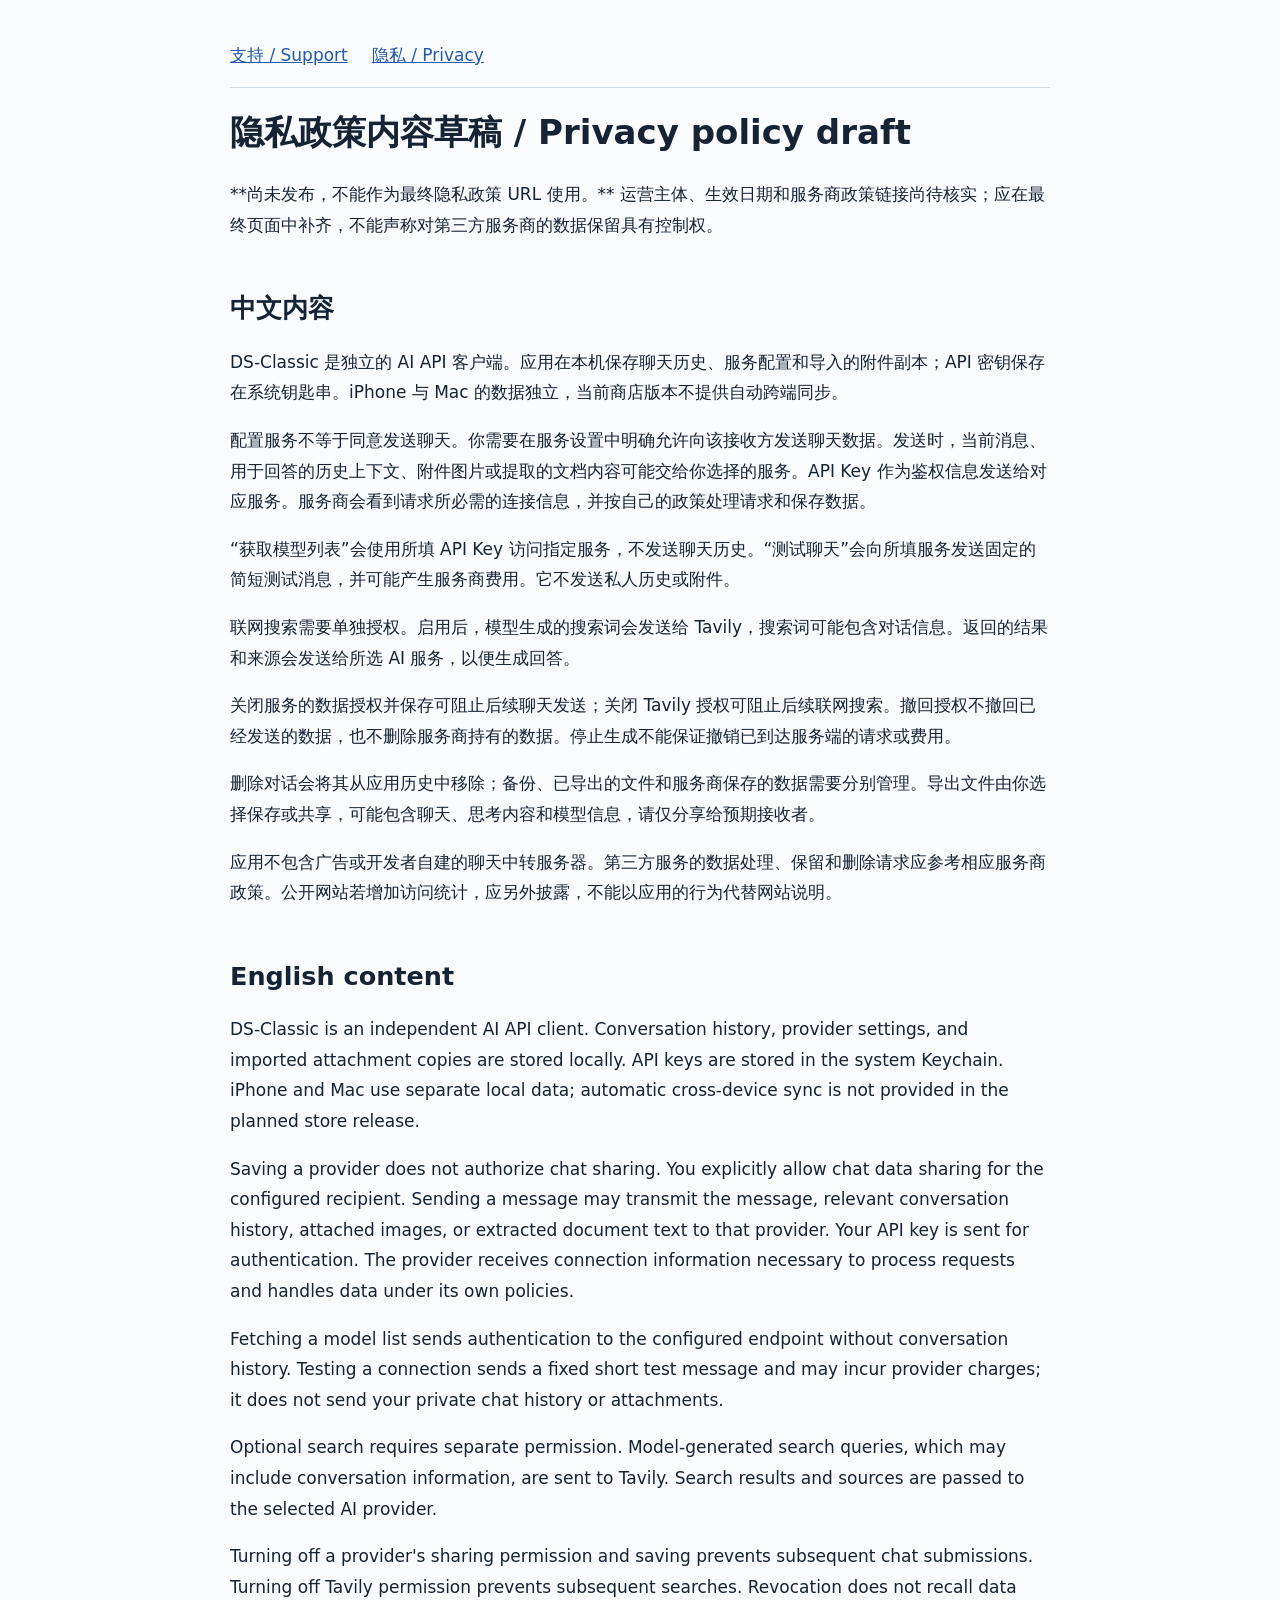
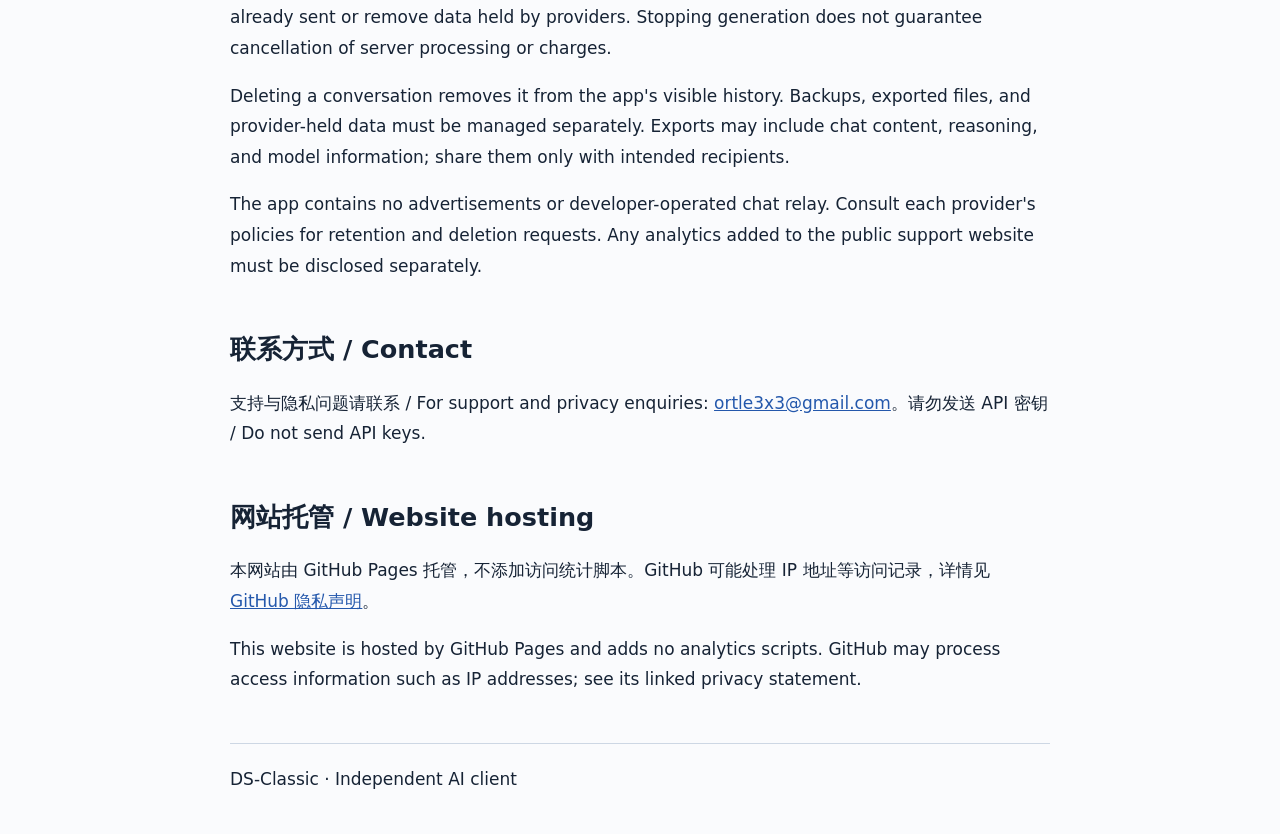
==== privacy.html @ 8526ced0 "Add bilingual support pages and draft privacy policy" ====
<!doctype html>
<html lang="zh-CN"><head><meta charset="utf-8"><meta name="viewport" content="width=device-width,initial-scale=1"><title>DS-Classic · Privacy</title><link rel="stylesheet" href="style.css"></head><body><nav><a href="index.html">支持 / Support</a><a href="privacy.html">隐私 / Privacy</a></nav><main><h1>隐私政策内容草稿 / Privacy policy draft</h1><p>**尚未发布，不能作为最终隐私政策 URL 使用。** 运营主体、生效日期和服务商政策链接尚待核实；应在最终页面中补齐，不能声称对第三方服务商的数据保留具有控制权。</p><h2>中文内容</h2><p>DS-Classic 是独立的 AI API 客户端。应用在本机保存聊天历史、服务配置和导入的附件副本；API 密钥保存在系统钥匙串。iPhone 与 Mac 的数据独立，当前商店版本不提供自动跨端同步。</p><p>配置服务不等于同意发送聊天。你需要在服务设置中明确允许向该接收方发送聊天数据。发送时，当前消息、用于回答的历史上下文、附件图片或提取的文档内容可能交给你选择的服务。API Key 作为鉴权信息发送给对应服务。服务商会看到请求所必需的连接信息，并按自己的政策处理请求和保存数据。</p><p>“获取模型列表”会使用所填 API Key 访问指定服务，不发送聊天历史。“测试聊天”会向所填服务发送固定的简短测试消息，并可能产生服务商费用。它不发送私人历史或附件。</p><p>联网搜索需要单独授权。启用后，模型生成的搜索词会发送给 Tavily，搜索词可能包含对话信息。返回的结果和来源会发送给所选 AI 服务，以便生成回答。</p><p>关闭服务的数据授权并保存可阻止后续聊天发送；关闭 Tavily 授权可阻止后续联网搜索。撤回授权不撤回已经发送的数据，也不删除服务商持有的数据。停止生成不能保证撤销已到达服务端的请求或费用。</p><p>删除对话会将其从应用历史中移除；备份、已导出的文件和服务商保存的数据需要分别管理。导出文件由你选择保存或共享，可能包含聊天、思考内容和模型信息，请仅分享给预期接收者。</p><p>应用不包含广告或开发者自建的聊天中转服务器。第三方服务的数据处理、保留和删除请求应参考相应服务商政策。公开网站若增加访问统计，应另外披露，不能以应用的行为代替网站说明。</p><h2>English content</h2><p>DS-Classic is an independent AI API client. Conversation history, provider settings, and imported attachment copies are stored locally. API keys are stored in the system Keychain. iPhone and Mac use separate local data; automatic cross-device sync is not provided in the planned store release.</p><p>Saving a provider does not authorize chat sharing. You explicitly allow chat data sharing for the configured recipient. Sending a message may transmit the message, relevant conversation history, attached images, or extracted document text to that provider. Your API key is sent for authentication. The provider receives connection information necessary to process requests and handles data under its own policies.</p><p>Fetching a model list sends authentication to the configured endpoint without conversation history. Testing a connection sends a fixed short test message and may incur provider charges; it does not send your private chat history or attachments.</p><p>Optional search requires separate permission. Model-generated search queries, which may include conversation information, are sent to Tavily. Search results and sources are passed to the selected AI provider.</p><p>Turning off a provider&#x27;s sharing permission and saving prevents subsequent chat submissions. Turning off Tavily permission prevents subsequent searches. Revocation does not recall data already sent or remove data held by providers. Stopping generation does not guarantee cancellation of server processing or charges.</p><p>Deleting a conversation removes it from the app&#x27;s visible history. Backups, exported files, and provider-held data must be managed separately. Exports may include chat content, reasoning, and model information; share them only with intended recipients.</p><p>The app contains no advertisements or developer-operated chat relay. Consult each provider&#x27;s policies for retention and deletion requests. Any analytics added to the public support website must be disclosed separately.</p><h2>联系方式 / Contact</h2><p>支持与隐私问题请联系 / For support and privacy enquiries: <a href="mailto:ortle3x3@gmail.com">ortle3x3@gmail.com</a>。请勿发送 API 密钥 / Do not send API keys.</p><h2>网站托管 / Website hosting</h2><p>本网站由 GitHub Pages 托管，不添加访问统计脚本。GitHub 可能处理 IP 地址等访问记录，详情见 <a href="https://docs.github.com/en/site-policy/privacy-policies/github-general-privacy-statement">GitHub 隐私声明</a>。</p><p>This website is hosted by GitHub Pages and adds no analytics scripts. GitHub may process access information such as IP addresses; see its linked privacy statement.</p></main><footer>DS-Classic · Independent AI client</footer></body></html>
---- style.css ----
body{font:17px/1.8 system-ui,sans-serif;max-width:820px;margin:auto;padding:40px 24px;color:#162335;background:#fafbfd}nav{display:flex;gap:24px;border-bottom:1px solid #cdd7e4;padding-bottom:16px}a{color:#2458ac}h1,h2{line-height:1.35}h2{margin-top:2em}footer{margin-top:48px;border-top:1px solid #cdd7e4;padding-top:20px}p{overflow-wrap:anywhere}
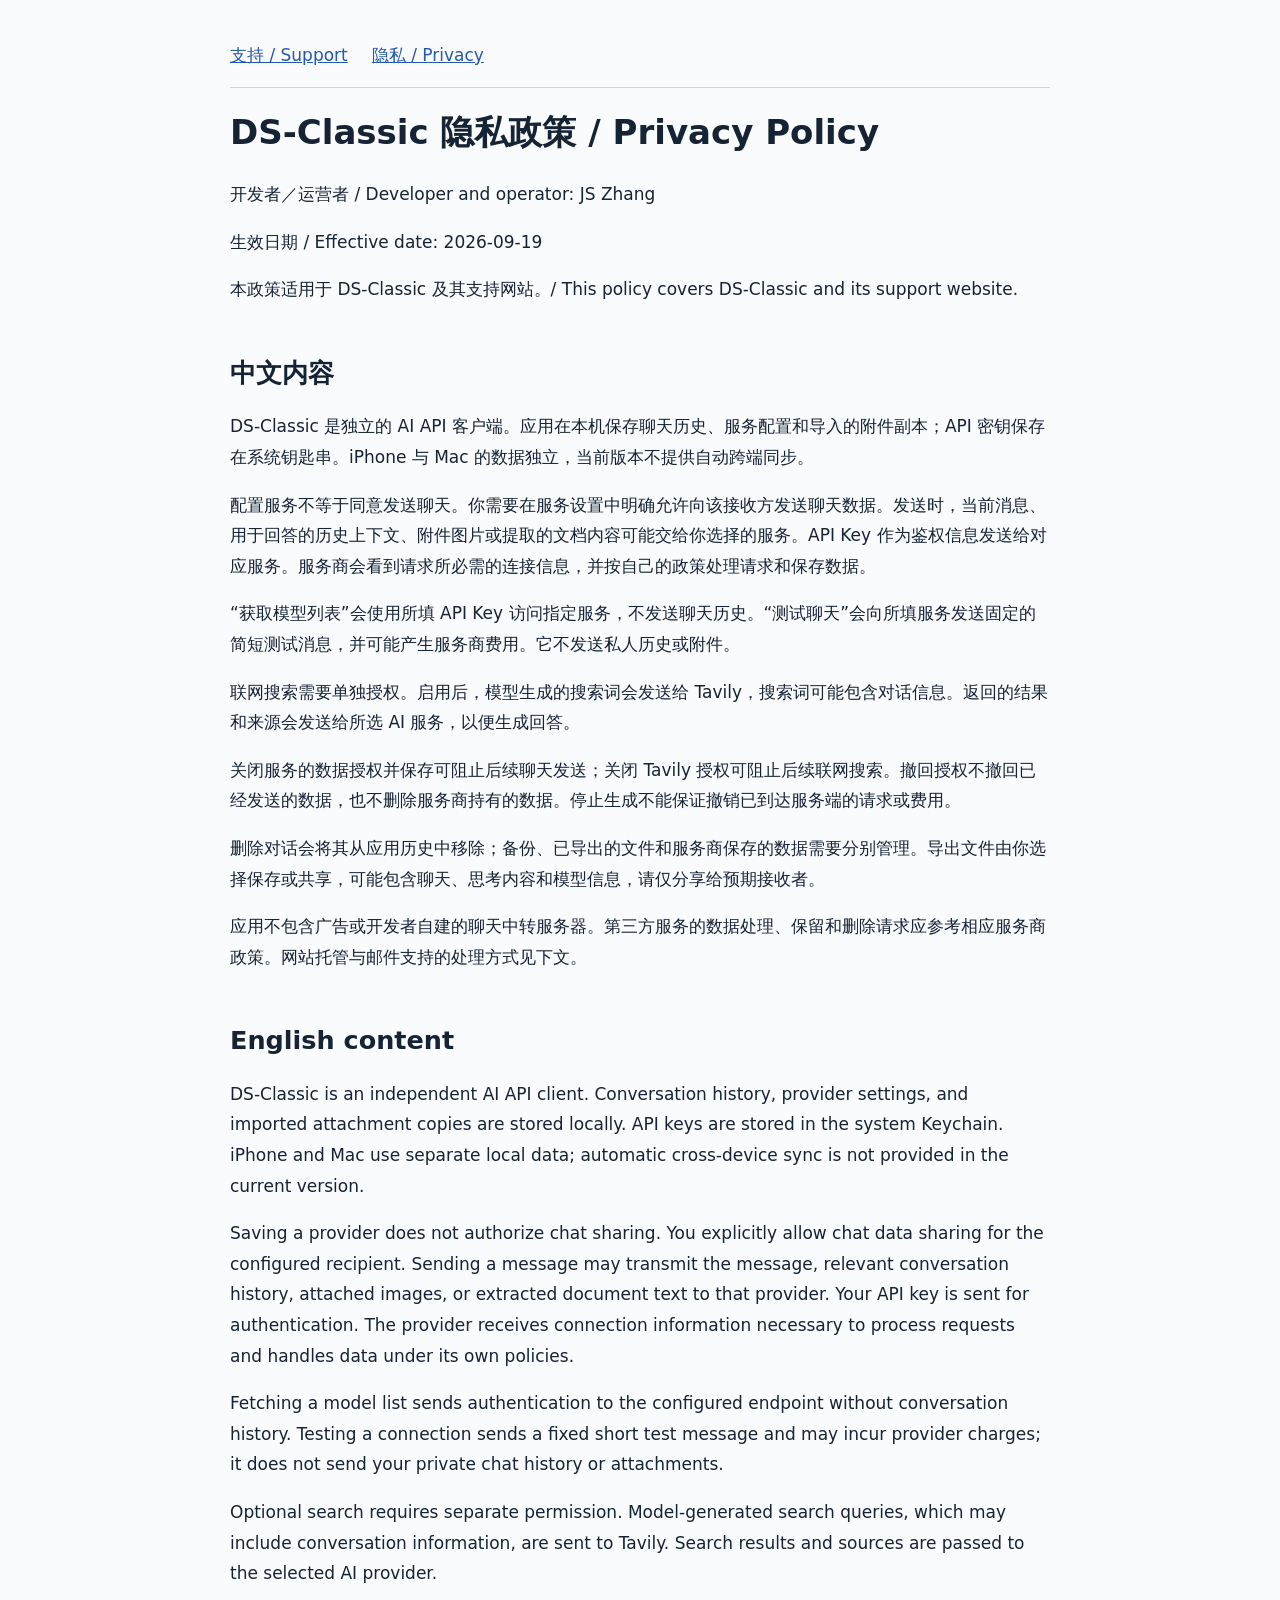
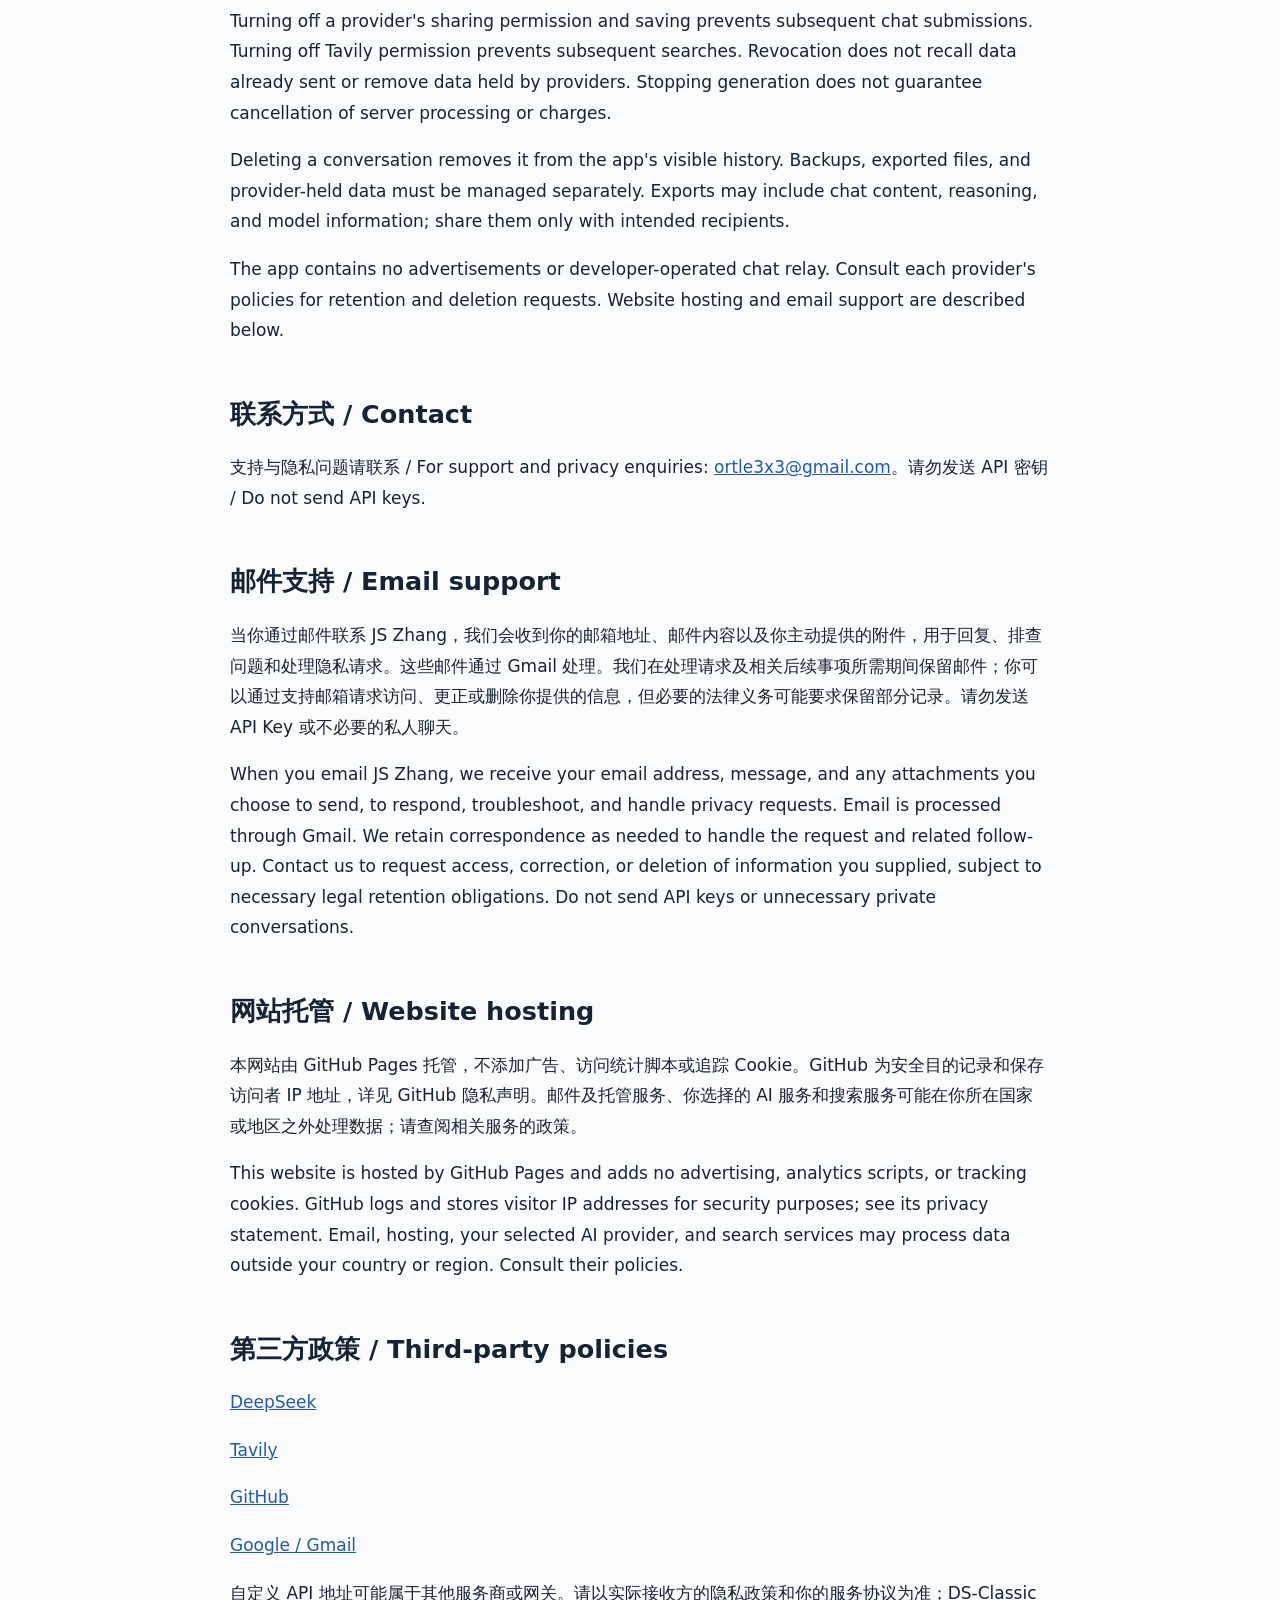
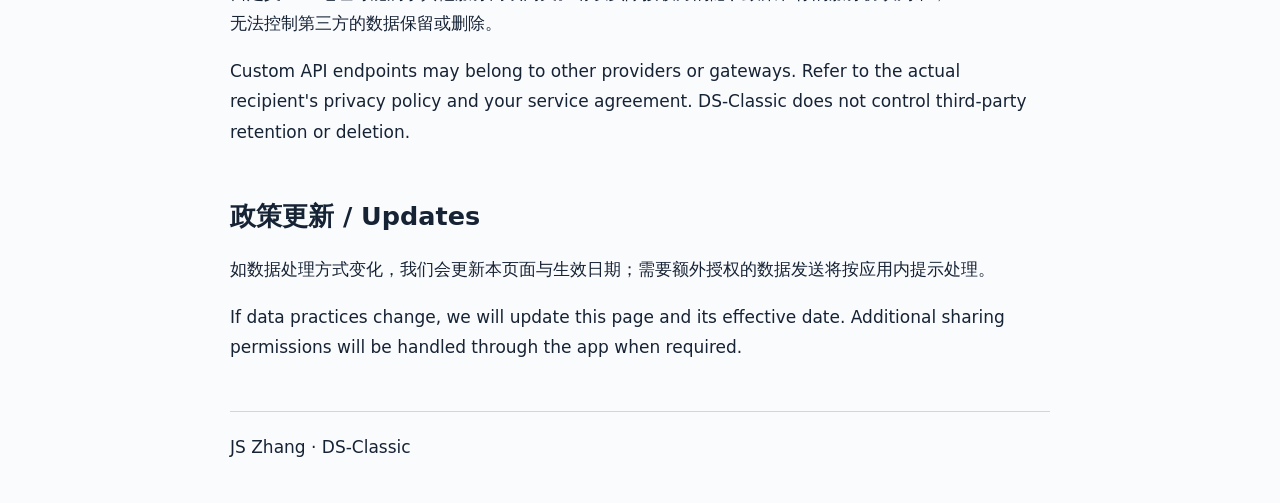
==== commit c60669c2: "Publish privacy policy with operator and service disclosures" ====
--- a/privacy.html
+++ b/privacy.html
@@ -1,2 +1,2 @@
 <!doctype html>
-<html lang="zh-CN"><head><meta charset="utf-8"><meta name="viewport" content="width=device-width,initial-scale=1"><title>DS-Classic · Privacy</title><link rel="stylesheet" href="style.css"></head><body><nav><a href="index.html">支持 / Support</a><a href="privacy.html">隐私 / Privacy</a></nav><main><h1>隐私政策内容草稿 / Privacy policy draft</h1><p>**尚未发布，不能作为最终隐私政策 URL 使用。** 运营主体、生效日期和服务商政策链接尚待核实；应在最终页面中补齐，不能声称对第三方服务商的数据保留具有控制权。</p><h2>中文内容</h2><p>DS-Classic 是独立的 AI API 客户端。应用在本机保存聊天历史、服务配置和导入的附件副本；API 密钥保存在系统钥匙串。iPhone 与 Mac 的数据独立，当前商店版本不提供自动跨端同步。</p><p>配置服务不等于同意发送聊天。你需要在服务设置中明确允许向该接收方发送聊天数据。发送时，当前消息、用于回答的历史上下文、附件图片或提取的文档内容可能交给你选择的服务。API Key 作为鉴权信息发送给对应服务。服务商会看到请求所必需的连接信息，并按自己的政策处理请求和保存数据。</p><p>“获取模型列表”会使用所填 API Key 访问指定服务，不发送聊天历史。“测试聊天”会向所填服务发送固定的简短测试消息，并可能产生服务商费用。它不发送私人历史或附件。</p><p>联网搜索需要单独授权。启用后，模型生成的搜索词会发送给 Tavily，搜索词可能包含对话信息。返回的结果和来源会发送给所选 AI 服务，以便生成回答。</p><p>关闭服务的数据授权并保存可阻止后续聊天发送；关闭 Tavily 授权可阻止后续联网搜索。撤回授权不撤回已经发送的数据，也不删除服务商持有的数据。停止生成不能保证撤销已到达服务端的请求或费用。</p><p>删除对话会将其从应用历史中移除；备份、已导出的文件和服务商保存的数据需要分别管理。导出文件由你选择保存或共享，可能包含聊天、思考内容和模型信息，请仅分享给预期接收者。</p><p>应用不包含广告或开发者自建的聊天中转服务器。第三方服务的数据处理、保留和删除请求应参考相应服务商政策。公开网站若增加访问统计，应另外披露，不能以应用的行为代替网站说明。</p><h2>English content</h2><p>DS-Classic is an independent AI API client. Conversation history, provider settings, and imported attachment copies are stored locally. API keys are stored in the system Keychain. iPhone and Mac use separate local data; automatic cross-device sync is not provided in the planned store release.</p><p>Saving a provider does not authorize chat sharing. You explicitly allow chat data sharing for the configured recipient. Sending a message may transmit the message, relevant conversation history, attached images, or extracted document text to that provider. Your API key is sent for authentication. The provider receives connection information necessary to process requests and handles data under its own policies.</p><p>Fetching a model list sends authentication to the configured endpoint without conversation history. Testing a connection sends a fixed short test message and may incur provider charges; it does not send your private chat history or attachments.</p><p>Optional search requires separate permission. Model-generated search queries, which may include conversation information, are sent to Tavily. Search results and sources are passed to the selected AI provider.</p><p>Turning off a provider&#x27;s sharing permission and saving prevents subsequent chat submissions. Turning off Tavily permission prevents subsequent searches. Revocation does not recall data already sent or remove data held by providers. Stopping generation does not guarantee cancellation of server processing or charges.</p><p>Deleting a conversation removes it from the app&#x27;s visible history. Backups, exported files, and provider-held data must be managed separately. Exports may include chat content, reasoning, and model information; share them only with intended recipients.</p><p>The app contains no advertisements or developer-operated chat relay. Consult each provider&#x27;s policies for retention and deletion requests. Any analytics added to the public support website must be disclosed separately.</p><h2>联系方式 / Contact</h2><p>支持与隐私问题请联系 / For support and privacy enquiries: <a href="mailto:ortle3x3@gmail.com">ortle3x3@gmail.com</a>。请勿发送 API 密钥 / Do not send API keys.</p><h2>网站托管 / Website hosting</h2><p>本网站由 GitHub Pages 托管，不添加访问统计脚本。GitHub 可能处理 IP 地址等访问记录，详情见 <a href="https://docs.github.com/en/site-policy/privacy-policies/github-general-privacy-statement">GitHub 隐私声明</a>。</p><p>This website is hosted by GitHub Pages and adds no analytics scripts. GitHub may process access information such as IP addresses; see its linked privacy statement.</p></main><footer>DS-Classic · Independent AI client</footer></body></html>
+<html lang="zh-CN"><head><meta charset="utf-8"><meta name="viewport" content="width=device-width,initial-scale=1"><title>DS-Classic · Privacy</title><link rel="stylesheet" href="style.css"></head><body><nav><a href="index.html">支持 / Support</a><a href="privacy.html">隐私 / Privacy</a></nav><main><h1>DS-Classic 隐私政策 / Privacy Policy</h1><p>开发者／运营者 / Developer and operator: JS Zhang</p><p>生效日期 / Effective date: 2026-09-19</p><p>本政策适用于 DS-Classic 及其支持网站。/ This policy covers DS-Classic and its support website.</p><h2>中文内容</h2><p>DS-Classic 是独立的 AI API 客户端。应用在本机保存聊天历史、服务配置和导入的附件副本；API 密钥保存在系统钥匙串。iPhone 与 Mac 的数据独立，当前版本不提供自动跨端同步。</p><p>配置服务不等于同意发送聊天。你需要在服务设置中明确允许向该接收方发送聊天数据。发送时，当前消息、用于回答的历史上下文、附件图片或提取的文档内容可能交给你选择的服务。API Key 作为鉴权信息发送给对应服务。服务商会看到请求所必需的连接信息，并按自己的政策处理请求和保存数据。</p><p>“获取模型列表”会使用所填 API Key 访问指定服务，不发送聊天历史。“测试聊天”会向所填服务发送固定的简短测试消息，并可能产生服务商费用。它不发送私人历史或附件。</p><p>联网搜索需要单独授权。启用后，模型生成的搜索词会发送给 Tavily，搜索词可能包含对话信息。返回的结果和来源会发送给所选 AI 服务，以便生成回答。</p><p>关闭服务的数据授权并保存可阻止后续聊天发送；关闭 Tavily 授权可阻止后续联网搜索。撤回授权不撤回已经发送的数据，也不删除服务商持有的数据。停止生成不能保证撤销已到达服务端的请求或费用。</p><p>删除对话会将其从应用历史中移除；备份、已导出的文件和服务商保存的数据需要分别管理。导出文件由你选择保存或共享，可能包含聊天、思考内容和模型信息，请仅分享给预期接收者。</p><p>应用不包含广告或开发者自建的聊天中转服务器。第三方服务的数据处理、保留和删除请求应参考相应服务商政策。网站托管与邮件支持的处理方式见下文。</p><h2>English content</h2><p>DS-Classic is an independent AI API client. Conversation history, provider settings, and imported attachment copies are stored locally. API keys are stored in the system Keychain. iPhone and Mac use separate local data; automatic cross-device sync is not provided in the current version.</p><p>Saving a provider does not authorize chat sharing. You explicitly allow chat data sharing for the configured recipient. Sending a message may transmit the message, relevant conversation history, attached images, or extracted document text to that provider. Your API key is sent for authentication. The provider receives connection information necessary to process requests and handles data under its own policies.</p><p>Fetching a model list sends authentication to the configured endpoint without conversation history. Testing a connection sends a fixed short test message and may incur provider charges; it does not send your private chat history or attachments.</p><p>Optional search requires separate permission. Model-generated search queries, which may include conversation information, are sent to Tavily. Search results and sources are passed to the selected AI provider.</p><p>Turning off a provider&#x27;s sharing permission and saving prevents subsequent chat submissions. Turning off Tavily permission prevents subsequent searches. Revocation does not recall data already sent or remove data held by providers. Stopping generation does not guarantee cancellation of server processing or charges.</p><p>Deleting a conversation removes it from the app&#x27;s visible history. Backups, exported files, and provider-held data must be managed separately. Exports may include chat content, reasoning, and model information; share them only with intended recipients.</p><p>The app contains no advertisements or developer-operated chat relay. Consult each provider&#x27;s policies for retention and deletion requests. Website hosting and email support are described below.</p><h2>联系方式 / Contact</h2><p>支持与隐私问题请联系 / For support and privacy enquiries: <a href="mailto:ortle3x3@gmail.com">ortle3x3@gmail.com</a>。请勿发送 API 密钥 / Do not send API keys.</p><h2>邮件支持 / Email support</h2><p>当你通过邮件联系 JS Zhang，我们会收到你的邮箱地址、邮件内容以及你主动提供的附件，用于回复、排查问题和处理隐私请求。这些邮件通过 Gmail 处理。我们在处理请求及相关后续事项所需期间保留邮件；你可以通过支持邮箱请求访问、更正或删除你提供的信息，但必要的法律义务可能要求保留部分记录。请勿发送 API Key 或不必要的私人聊天。</p><p>When you email JS Zhang, we receive your email address, message, and any attachments you choose to send, to respond, troubleshoot, and handle privacy requests. Email is processed through Gmail. We retain correspondence as needed to handle the request and related follow-up. Contact us to request access, correction, or deletion of information you supplied, subject to necessary legal retention obligations. Do not send API keys or unnecessary private conversations.</p><h2>网站托管 / Website hosting</h2><p>本网站由 GitHub Pages 托管，不添加广告、访问统计脚本或追踪 Cookie。GitHub 为安全目的记录和保存访问者 IP 地址，详见 GitHub 隐私声明。邮件及托管服务、你选择的 AI 服务和搜索服务可能在你所在国家或地区之外处理数据；请查阅相关服务的政策。</p><p>This website is hosted by GitHub Pages and adds no advertising, analytics scripts, or tracking cookies. GitHub logs and stores visitor IP addresses for security purposes; see its privacy statement. Email, hosting, your selected AI provider, and search services may process data outside your country or region. Consult their policies.</p><h2>第三方政策 / Third-party policies</h2><p><a href="https://cdn.deepseek.com/policies/en-US/deepseek-privacy-policy.html">DeepSeek</a></p><p><a href="https://www.tavily.com/privacy">Tavily</a></p><p><a href="https://docs.github.com/en/site-policy/privacy-policies/github-general-privacy-statement">GitHub</a></p><p><a href="https://policies.google.com/privacy">Google / Gmail</a></p><p>自定义 API 地址可能属于其他服务商或网关。请以实际接收方的隐私政策和你的服务协议为准；DS-Classic 无法控制第三方的数据保留或删除。</p><p>Custom API endpoints may belong to other providers or gateways. Refer to the actual recipient&#x27;s privacy policy and your service agreement. DS-Classic does not control third-party retention or deletion.</p><h2>政策更新 / Updates</h2><p>如数据处理方式变化，我们会更新本页面与生效日期；需要额外授权的数据发送将按应用内提示处理。</p><p>If data practices change, we will update this page and its effective date. Additional sharing permissions will be handled through the app when required.</p></main><footer>JS Zhang · DS-Classic</footer></body></html>
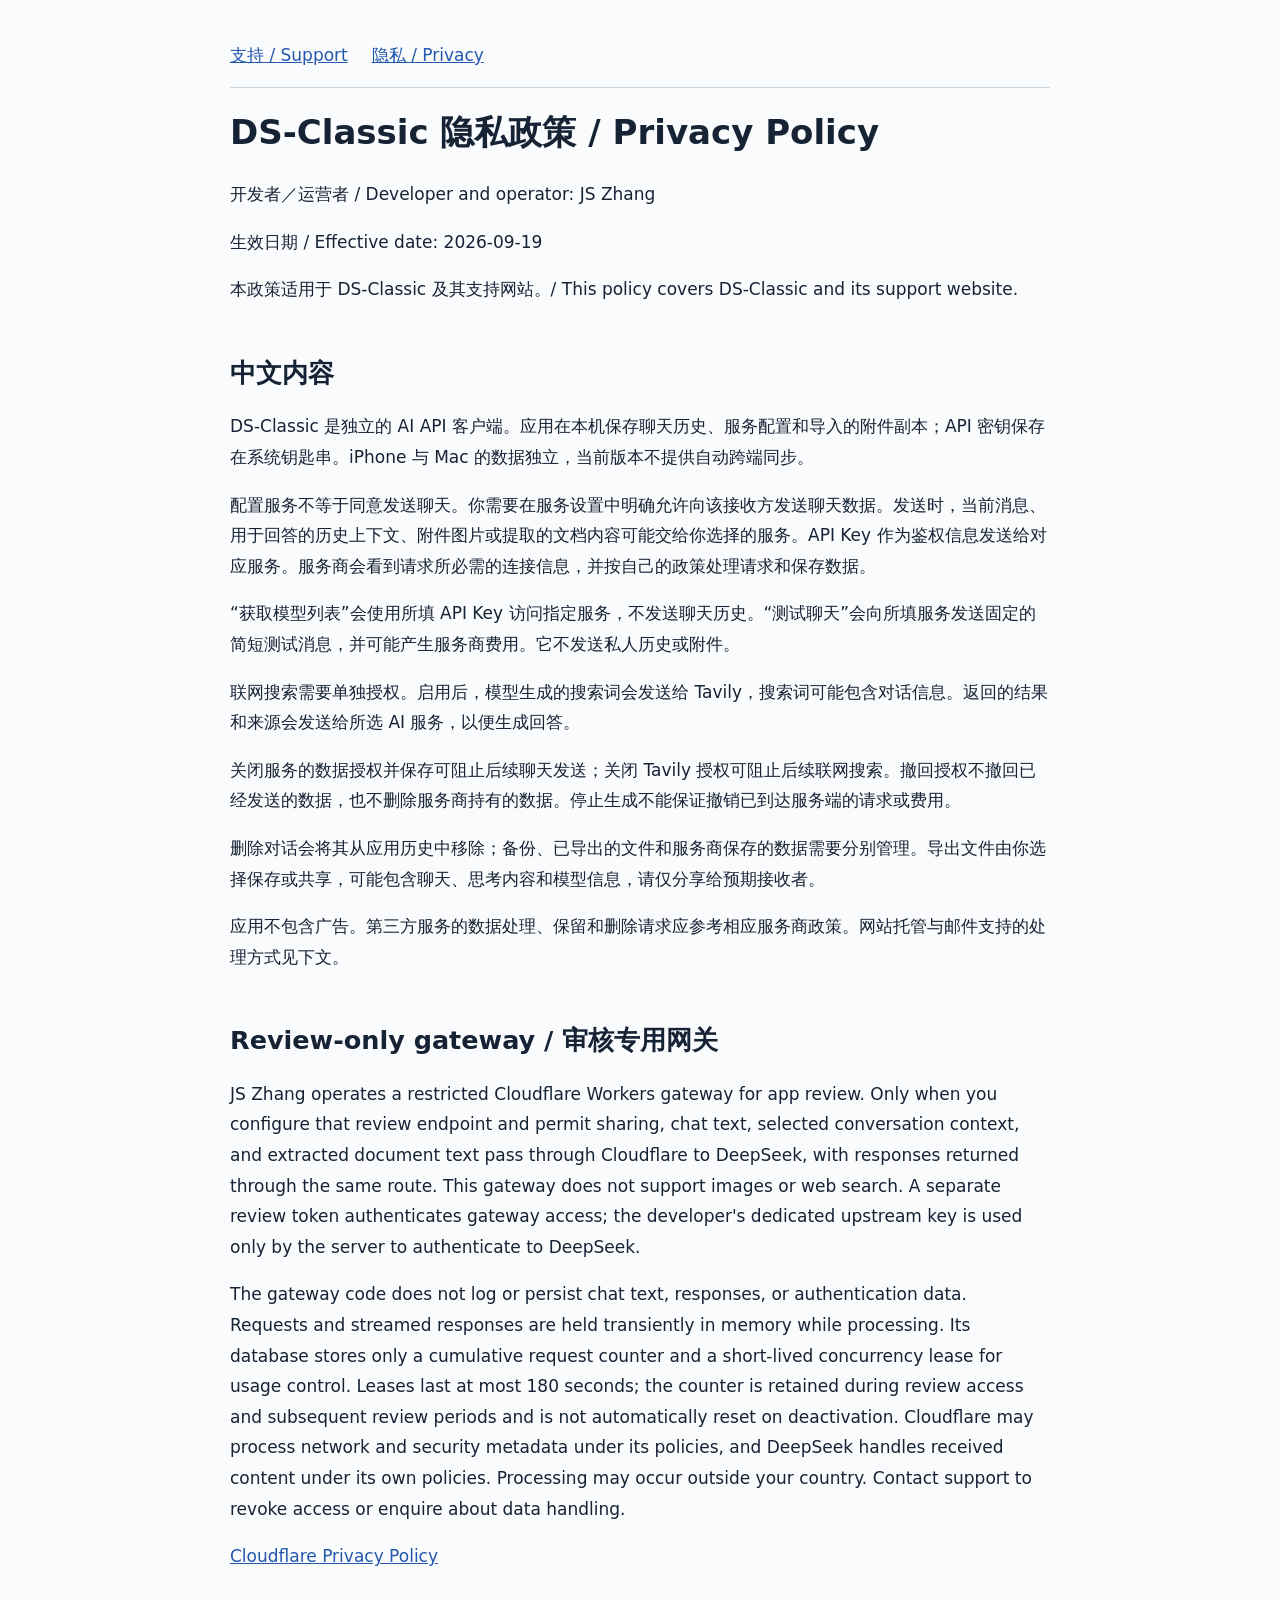
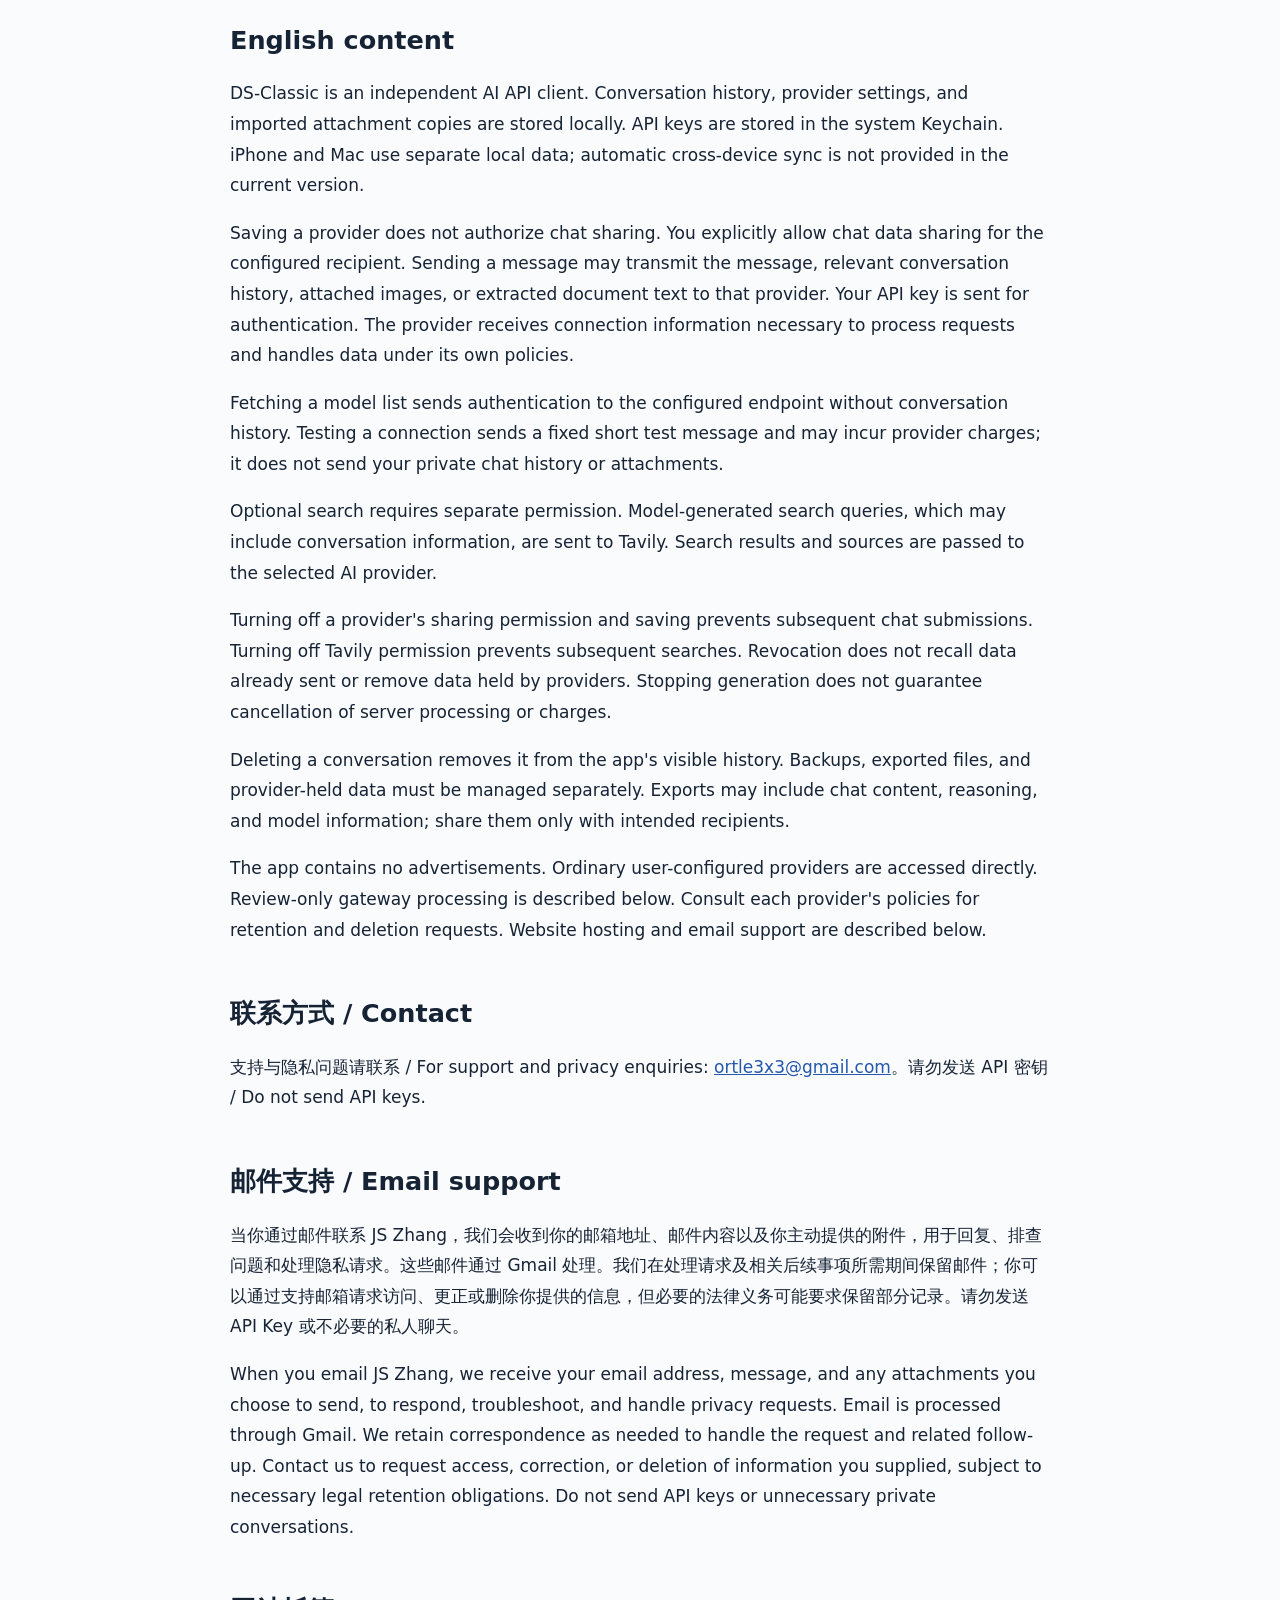
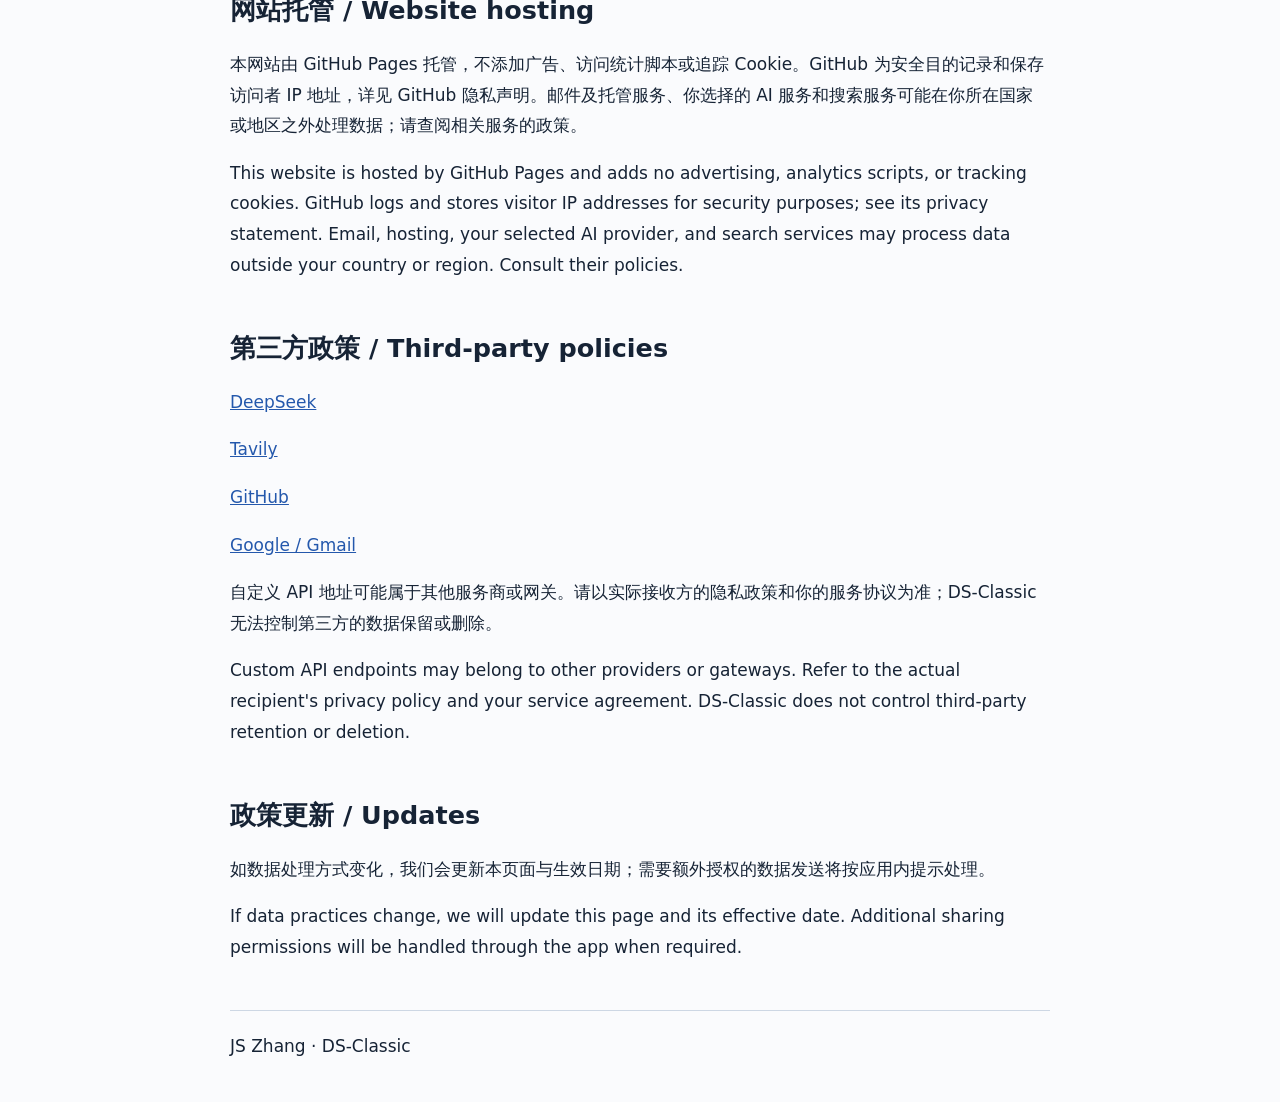
==== commit 447aa001: "Disclose review-only Cloudflare gateway data handling" ====
--- a/privacy.html
+++ b/privacy.html
@@ -1,2 +1,2 @@
 <!doctype html>
-<html lang="zh-CN"><head><meta charset="utf-8"><meta name="viewport" content="width=device-width,initial-scale=1"><title>DS-Classic · Privacy</title><link rel="stylesheet" href="style.css"></head><body><nav><a href="index.html">支持 / Support</a><a href="privacy.html">隐私 / Privacy</a></nav><main><h1>DS-Classic 隐私政策 / Privacy Policy</h1><p>开发者／运营者 / Developer and operator: JS Zhang</p><p>生效日期 / Effective date: 2026-09-19</p><p>本政策适用于 DS-Classic 及其支持网站。/ This policy covers DS-Classic and its support website.</p><h2>中文内容</h2><p>DS-Classic 是独立的 AI API 客户端。应用在本机保存聊天历史、服务配置和导入的附件副本；API 密钥保存在系统钥匙串。iPhone 与 Mac 的数据独立，当前版本不提供自动跨端同步。</p><p>配置服务不等于同意发送聊天。你需要在服务设置中明确允许向该接收方发送聊天数据。发送时，当前消息、用于回答的历史上下文、附件图片或提取的文档内容可能交给你选择的服务。API Key 作为鉴权信息发送给对应服务。服务商会看到请求所必需的连接信息，并按自己的政策处理请求和保存数据。</p><p>“获取模型列表”会使用所填 API Key 访问指定服务，不发送聊天历史。“测试聊天”会向所填服务发送固定的简短测试消息，并可能产生服务商费用。它不发送私人历史或附件。</p><p>联网搜索需要单独授权。启用后，模型生成的搜索词会发送给 Tavily，搜索词可能包含对话信息。返回的结果和来源会发送给所选 AI 服务，以便生成回答。</p><p>关闭服务的数据授权并保存可阻止后续聊天发送；关闭 Tavily 授权可阻止后续联网搜索。撤回授权不撤回已经发送的数据，也不删除服务商持有的数据。停止生成不能保证撤销已到达服务端的请求或费用。</p><p>删除对话会将其从应用历史中移除；备份、已导出的文件和服务商保存的数据需要分别管理。导出文件由你选择保存或共享，可能包含聊天、思考内容和模型信息，请仅分享给预期接收者。</p><p>应用不包含广告或开发者自建的聊天中转服务器。第三方服务的数据处理、保留和删除请求应参考相应服务商政策。网站托管与邮件支持的处理方式见下文。</p><h2>English content</h2><p>DS-Classic is an independent AI API client. Conversation history, provider settings, and imported attachment copies are stored locally. API keys are stored in the system Keychain. iPhone and Mac use separate local data; automatic cross-device sync is not provided in the current version.</p><p>Saving a provider does not authorize chat sharing. You explicitly allow chat data sharing for the configured recipient. Sending a message may transmit the message, relevant conversation history, attached images, or extracted document text to that provider. Your API key is sent for authentication. The provider receives connection information necessary to process requests and handles data under its own policies.</p><p>Fetching a model list sends authentication to the configured endpoint without conversation history. Testing a connection sends a fixed short test message and may incur provider charges; it does not send your private chat history or attachments.</p><p>Optional search requires separate permission. Model-generated search queries, which may include conversation information, are sent to Tavily. Search results and sources are passed to the selected AI provider.</p><p>Turning off a provider&#x27;s sharing permission and saving prevents subsequent chat submissions. Turning off Tavily permission prevents subsequent searches. Revocation does not recall data already sent or remove data held by providers. Stopping generation does not guarantee cancellation of server processing or charges.</p><p>Deleting a conversation removes it from the app&#x27;s visible history. Backups, exported files, and provider-held data must be managed separately. Exports may include chat content, reasoning, and model information; share them only with intended recipients.</p><p>The app contains no advertisements or developer-operated chat relay. Consult each provider&#x27;s policies for retention and deletion requests. Website hosting and email support are described below.</p><h2>联系方式 / Contact</h2><p>支持与隐私问题请联系 / For support and privacy enquiries: <a href="mailto:ortle3x3@gmail.com">ortle3x3@gmail.com</a>。请勿发送 API 密钥 / Do not send API keys.</p><h2>邮件支持 / Email support</h2><p>当你通过邮件联系 JS Zhang，我们会收到你的邮箱地址、邮件内容以及你主动提供的附件，用于回复、排查问题和处理隐私请求。这些邮件通过 Gmail 处理。我们在处理请求及相关后续事项所需期间保留邮件；你可以通过支持邮箱请求访问、更正或删除你提供的信息，但必要的法律义务可能要求保留部分记录。请勿发送 API Key 或不必要的私人聊天。</p><p>When you email JS Zhang, we receive your email address, message, and any attachments you choose to send, to respond, troubleshoot, and handle privacy requests. Email is processed through Gmail. We retain correspondence as needed to handle the request and related follow-up. Contact us to request access, correction, or deletion of information you supplied, subject to necessary legal retention obligations. Do not send API keys or unnecessary private conversations.</p><h2>网站托管 / Website hosting</h2><p>本网站由 GitHub Pages 托管，不添加广告、访问统计脚本或追踪 Cookie。GitHub 为安全目的记录和保存访问者 IP 地址，详见 GitHub 隐私声明。邮件及托管服务、你选择的 AI 服务和搜索服务可能在你所在国家或地区之外处理数据；请查阅相关服务的政策。</p><p>This website is hosted by GitHub Pages and adds no advertising, analytics scripts, or tracking cookies. GitHub logs and stores visitor IP addresses for security purposes; see its privacy statement. Email, hosting, your selected AI provider, and search services may process data outside your country or region. Consult their policies.</p><h2>第三方政策 / Third-party policies</h2><p><a href="https://cdn.deepseek.com/policies/en-US/deepseek-privacy-policy.html">DeepSeek</a></p><p><a href="https://www.tavily.com/privacy">Tavily</a></p><p><a href="https://docs.github.com/en/site-policy/privacy-policies/github-general-privacy-statement">GitHub</a></p><p><a href="https://policies.google.com/privacy">Google / Gmail</a></p><p>自定义 API 地址可能属于其他服务商或网关。请以实际接收方的隐私政策和你的服务协议为准；DS-Classic 无法控制第三方的数据保留或删除。</p><p>Custom API endpoints may belong to other providers or gateways. Refer to the actual recipient&#x27;s privacy policy and your service agreement. DS-Classic does not control third-party retention or deletion.</p><h2>政策更新 / Updates</h2><p>如数据处理方式变化，我们会更新本页面与生效日期；需要额外授权的数据发送将按应用内提示处理。</p><p>If data practices change, we will update this page and its effective date. Additional sharing permissions will be handled through the app when required.</p></main><footer>JS Zhang · DS-Classic</footer></body></html>
+<html lang="zh-CN"><head><meta charset="utf-8"><meta name="viewport" content="width=device-width,initial-scale=1"><title>DS-Classic · Privacy</title><link rel="stylesheet" href="style.css"></head><body><nav><a href="index.html">支持 / Support</a><a href="privacy.html">隐私 / Privacy</a></nav><main><h1>DS-Classic 隐私政策 / Privacy Policy</h1><p>开发者／运营者 / Developer and operator: JS Zhang</p><p>生效日期 / Effective date: 2026-09-19</p><p>本政策适用于 DS-Classic 及其支持网站。/ This policy covers DS-Classic and its support website.</p><h2>中文内容</h2><p>DS-Classic 是独立的 AI API 客户端。应用在本机保存聊天历史、服务配置和导入的附件副本；API 密钥保存在系统钥匙串。iPhone 与 Mac 的数据独立，当前版本不提供自动跨端同步。</p><p>配置服务不等于同意发送聊天。你需要在服务设置中明确允许向该接收方发送聊天数据。发送时，当前消息、用于回答的历史上下文、附件图片或提取的文档内容可能交给你选择的服务。API Key 作为鉴权信息发送给对应服务。服务商会看到请求所必需的连接信息，并按自己的政策处理请求和保存数据。</p><p>“获取模型列表”会使用所填 API Key 访问指定服务，不发送聊天历史。“测试聊天”会向所填服务发送固定的简短测试消息，并可能产生服务商费用。它不发送私人历史或附件。</p><p>联网搜索需要单独授权。启用后，模型生成的搜索词会发送给 Tavily，搜索词可能包含对话信息。返回的结果和来源会发送给所选 AI 服务，以便生成回答。</p><p>关闭服务的数据授权并保存可阻止后续聊天发送；关闭 Tavily 授权可阻止后续联网搜索。撤回授权不撤回已经发送的数据，也不删除服务商持有的数据。停止生成不能保证撤销已到达服务端的请求或费用。</p><p>删除对话会将其从应用历史中移除；备份、已导出的文件和服务商保存的数据需要分别管理。导出文件由你选择保存或共享，可能包含聊天、思考内容和模型信息，请仅分享给预期接收者。</p><p>应用不包含广告。第三方服务的数据处理、保留和删除请求应参考相应服务商政策。网站托管与邮件支持的处理方式见下文。</p><h2>Review-only gateway / &#23457;&#26680;&#19987;&#29992;&#32593;&#20851;</h2><p>JS Zhang operates a restricted Cloudflare Workers gateway for app review. Only when you configure that review endpoint and permit sharing, chat text, selected conversation context, and extracted document text pass through Cloudflare to DeepSeek, with responses returned through the same route. This gateway does not support images or web search. A separate review token authenticates gateway access; the developer's dedicated upstream key is used only by the server to authenticate to DeepSeek.</p><p>The gateway code does not log or persist chat text, responses, or authentication data. Requests and streamed responses are held transiently in memory while processing. Its database stores only a cumulative request counter and a short-lived concurrency lease for usage control. Leases last at most 180 seconds; the counter is retained during review access and subsequent review periods and is not automatically reset on deactivation. Cloudflare may process network and security metadata under its policies, and DeepSeek handles received content under its own policies. Processing may occur outside your country. Contact support to revoke access or enquire about data handling.</p><p><a href="https://www.cloudflare.com/privacypolicy/">Cloudflare Privacy Policy</a></p><h2>English content</h2><p>DS-Classic is an independent AI API client. Conversation history, provider settings, and imported attachment copies are stored locally. API keys are stored in the system Keychain. iPhone and Mac use separate local data; automatic cross-device sync is not provided in the current version.</p><p>Saving a provider does not authorize chat sharing. You explicitly allow chat data sharing for the configured recipient. Sending a message may transmit the message, relevant conversation history, attached images, or extracted document text to that provider. Your API key is sent for authentication. The provider receives connection information necessary to process requests and handles data under its own policies.</p><p>Fetching a model list sends authentication to the configured endpoint without conversation history. Testing a connection sends a fixed short test message and may incur provider charges; it does not send your private chat history or attachments.</p><p>Optional search requires separate permission. Model-generated search queries, which may include conversation information, are sent to Tavily. Search results and sources are passed to the selected AI provider.</p><p>Turning off a provider&#x27;s sharing permission and saving prevents subsequent chat submissions. Turning off Tavily permission prevents subsequent searches. Revocation does not recall data already sent or remove data held by providers. Stopping generation does not guarantee cancellation of server processing or charges.</p><p>Deleting a conversation removes it from the app&#x27;s visible history. Backups, exported files, and provider-held data must be managed separately. Exports may include chat content, reasoning, and model information; share them only with intended recipients.</p><p>The app contains no advertisements. Ordinary user-configured providers are accessed directly. Review-only gateway processing is described below. Consult each provider&#x27;s policies for retention and deletion requests. Website hosting and email support are described below.</p><h2>联系方式 / Contact</h2><p>支持与隐私问题请联系 / For support and privacy enquiries: <a href="mailto:ortle3x3@gmail.com">ortle3x3@gmail.com</a>。请勿发送 API 密钥 / Do not send API keys.</p><h2>邮件支持 / Email support</h2><p>当你通过邮件联系 JS Zhang，我们会收到你的邮箱地址、邮件内容以及你主动提供的附件，用于回复、排查问题和处理隐私请求。这些邮件通过 Gmail 处理。我们在处理请求及相关后续事项所需期间保留邮件；你可以通过支持邮箱请求访问、更正或删除你提供的信息，但必要的法律义务可能要求保留部分记录。请勿发送 API Key 或不必要的私人聊天。</p><p>When you email JS Zhang, we receive your email address, message, and any attachments you choose to send, to respond, troubleshoot, and handle privacy requests. Email is processed through Gmail. We retain correspondence as needed to handle the request and related follow-up. Contact us to request access, correction, or deletion of information you supplied, subject to necessary legal retention obligations. Do not send API keys or unnecessary private conversations.</p><h2>网站托管 / Website hosting</h2><p>本网站由 GitHub Pages 托管，不添加广告、访问统计脚本或追踪 Cookie。GitHub 为安全目的记录和保存访问者 IP 地址，详见 GitHub 隐私声明。邮件及托管服务、你选择的 AI 服务和搜索服务可能在你所在国家或地区之外处理数据；请查阅相关服务的政策。</p><p>This website is hosted by GitHub Pages and adds no advertising, analytics scripts, or tracking cookies. GitHub logs and stores visitor IP addresses for security purposes; see its privacy statement. Email, hosting, your selected AI provider, and search services may process data outside your country or region. Consult their policies.</p><h2>第三方政策 / Third-party policies</h2><p><a href="https://cdn.deepseek.com/policies/en-US/deepseek-privacy-policy.html">DeepSeek</a></p><p><a href="https://www.tavily.com/privacy">Tavily</a></p><p><a href="https://docs.github.com/en/site-policy/privacy-policies/github-general-privacy-statement">GitHub</a></p><p><a href="https://policies.google.com/privacy">Google / Gmail</a></p><p>自定义 API 地址可能属于其他服务商或网关。请以实际接收方的隐私政策和你的服务协议为准；DS-Classic 无法控制第三方的数据保留或删除。</p><p>Custom API endpoints may belong to other providers or gateways. Refer to the actual recipient&#x27;s privacy policy and your service agreement. DS-Classic does not control third-party retention or deletion.</p><h2>政策更新 / Updates</h2><p>如数据处理方式变化，我们会更新本页面与生效日期；需要额外授权的数据发送将按应用内提示处理。</p><p>If data practices change, we will update this page and its effective date. Additional sharing permissions will be handled through the app when required.</p></main><footer>JS Zhang · DS-Classic</footer></body></html>
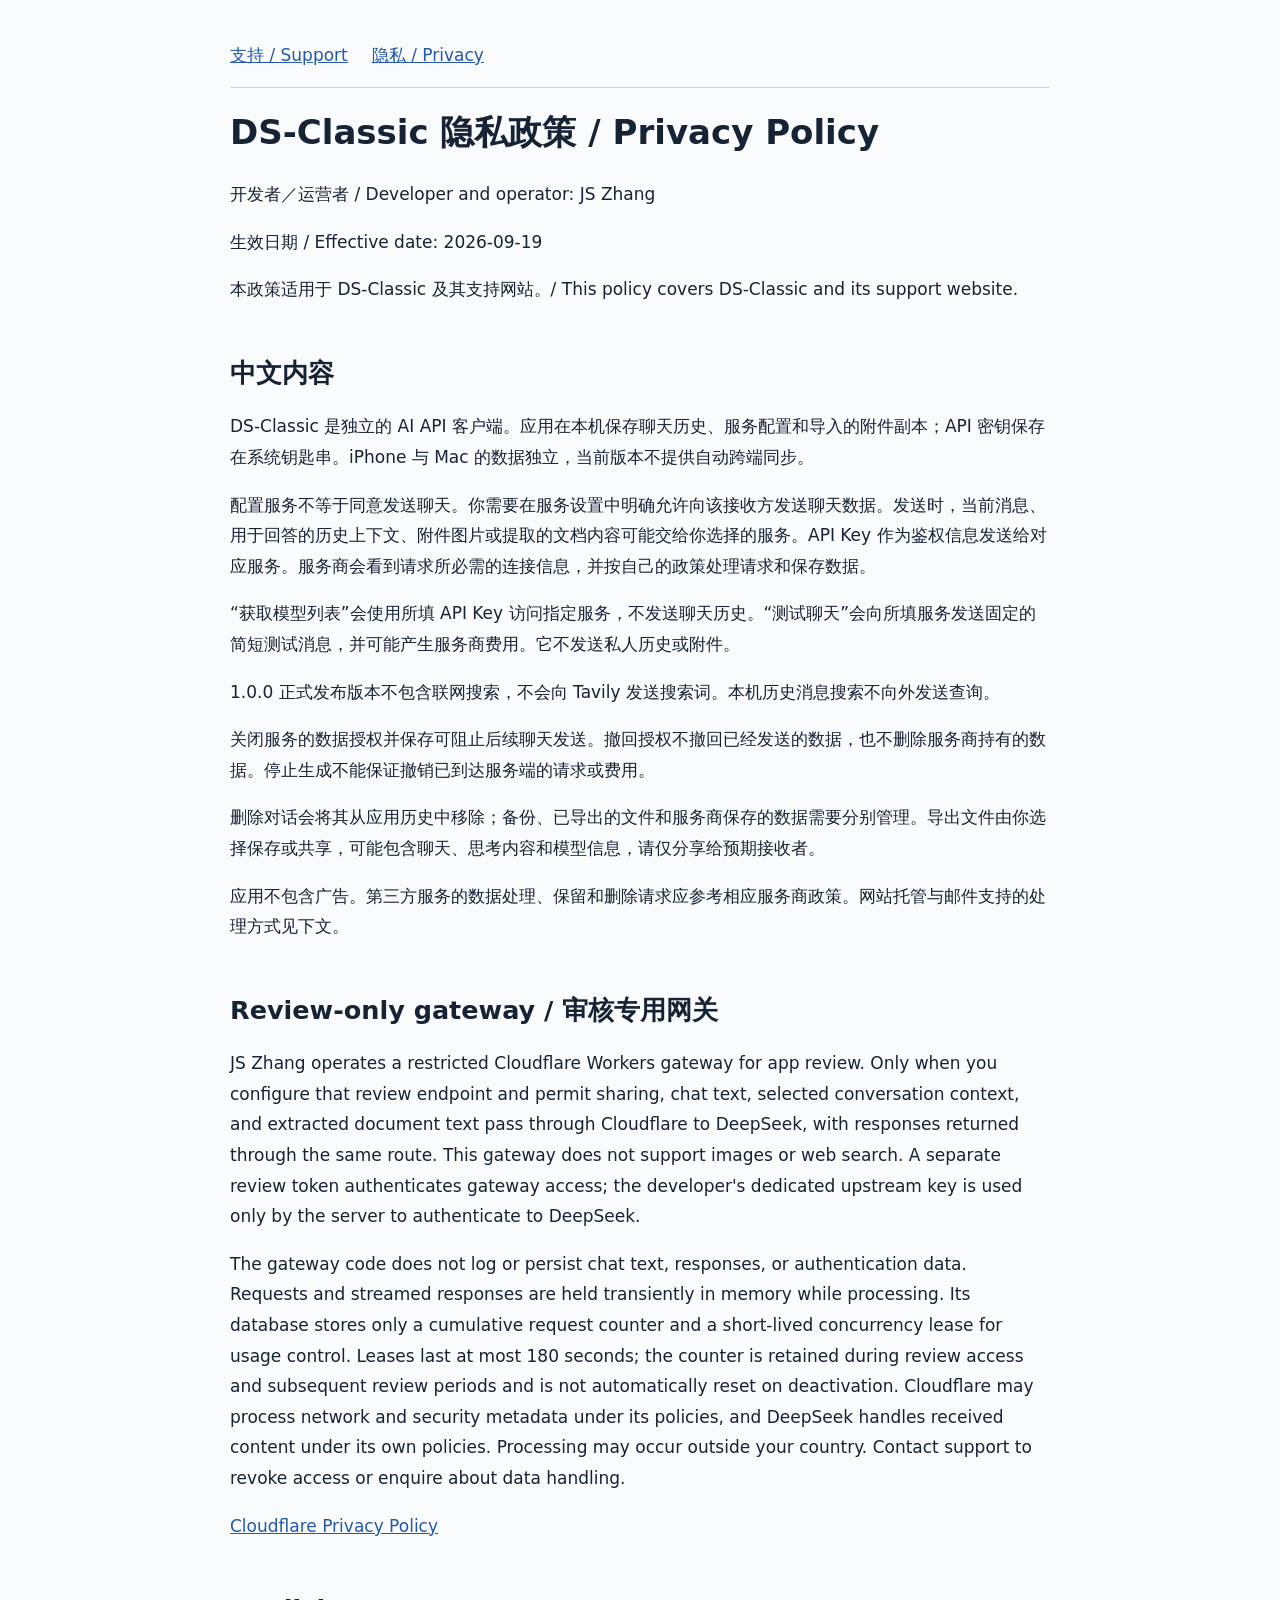
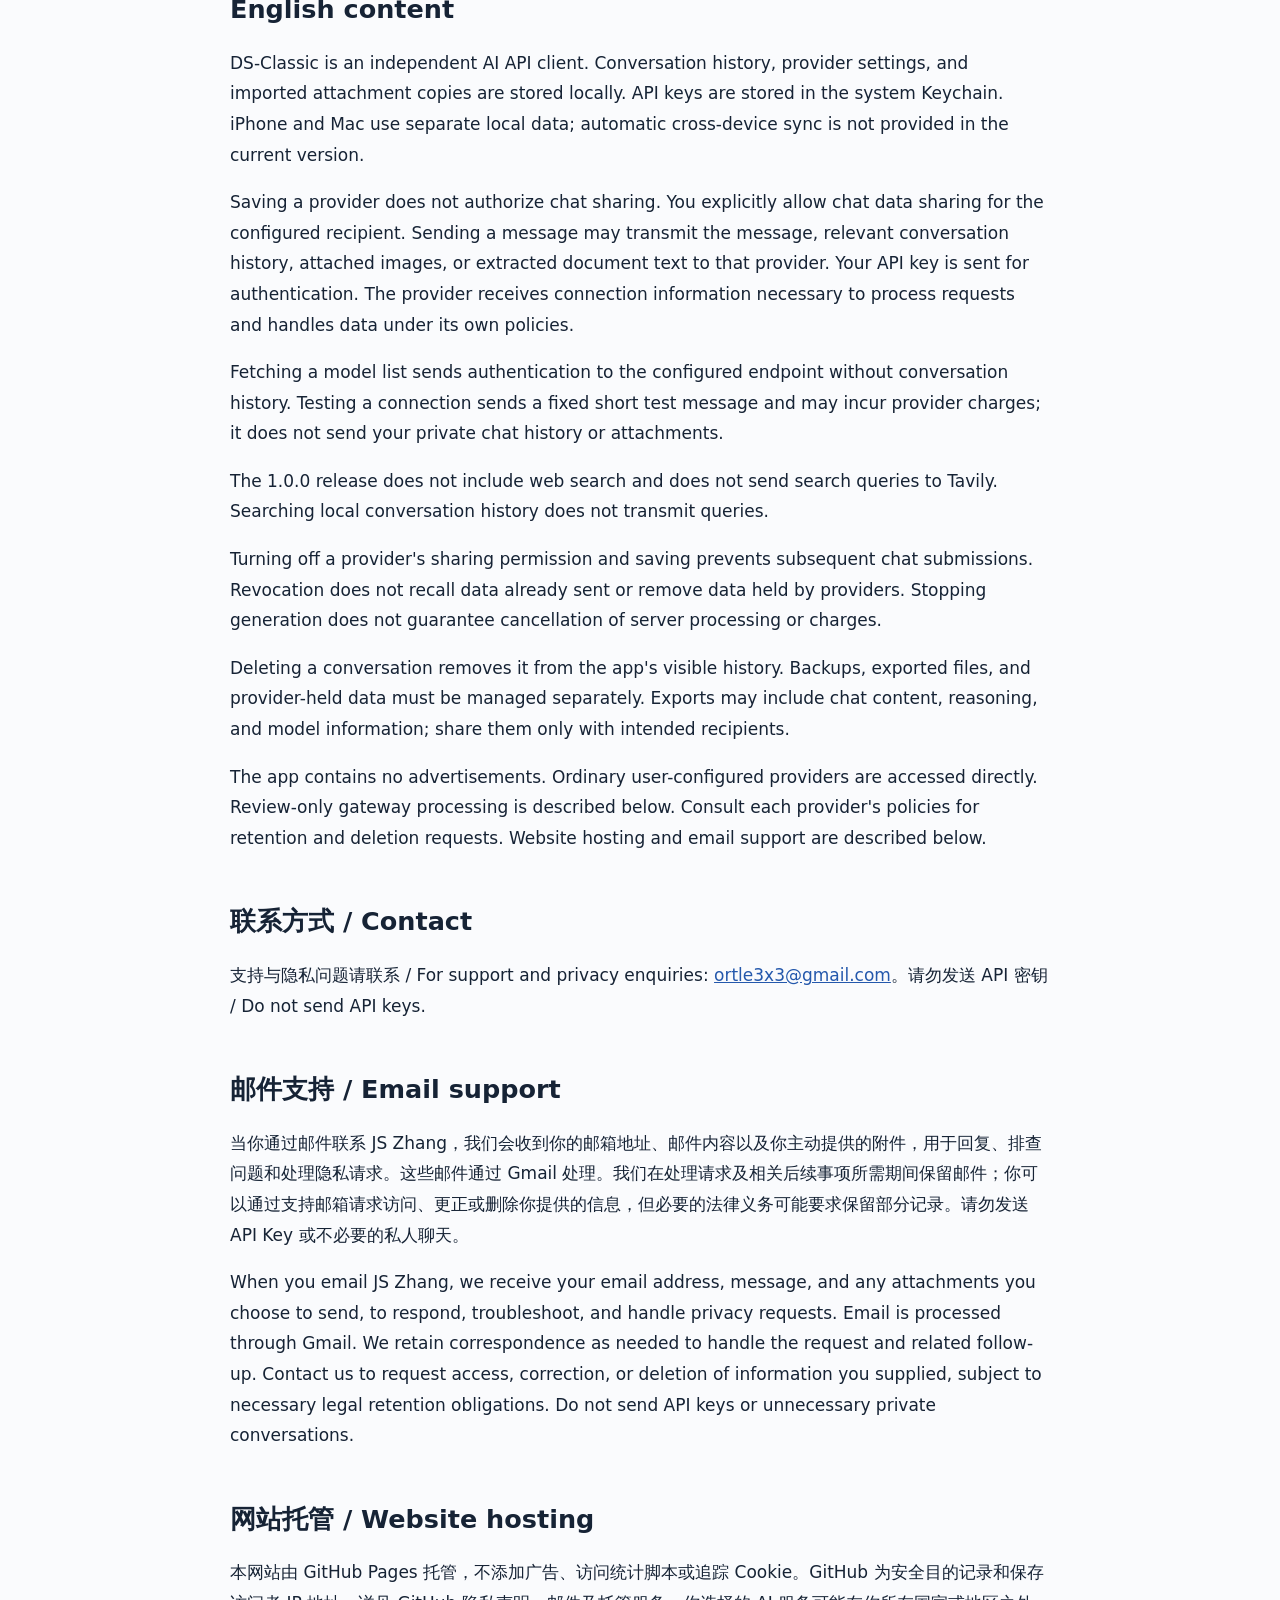
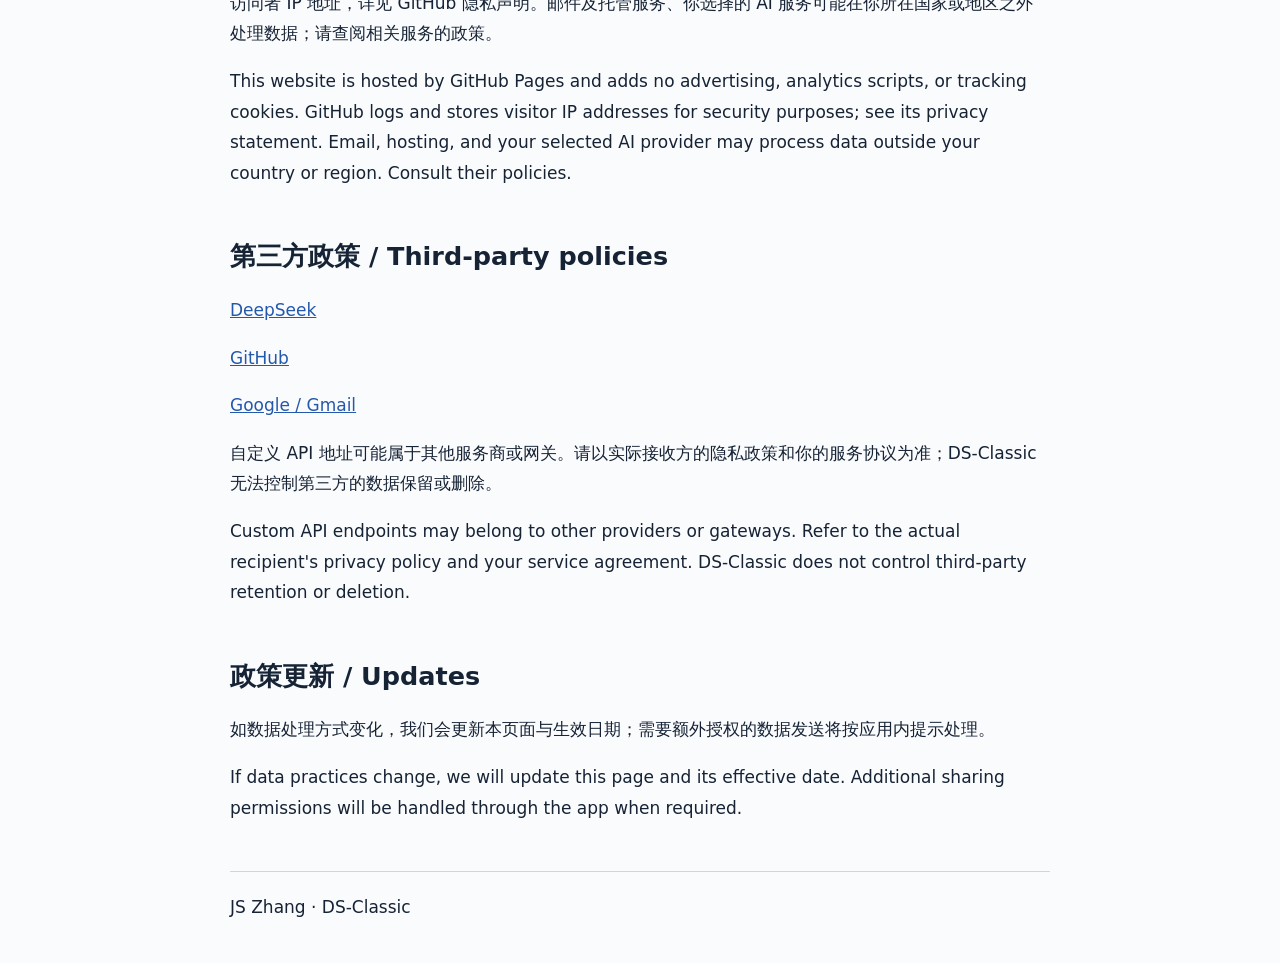
==== commit f8f65353: "Update privacy policy for release without web search" ====
--- a/privacy.html
+++ b/privacy.html
@@ -1,2 +1,2 @@
 <!doctype html>
-<html lang="zh-CN"><head><meta charset="utf-8"><meta name="viewport" content="width=device-width,initial-scale=1"><title>DS-Classic · Privacy</title><link rel="stylesheet" href="style.css"></head><body><nav><a href="index.html">支持 / Support</a><a href="privacy.html">隐私 / Privacy</a></nav><main><h1>DS-Classic 隐私政策 / Privacy Policy</h1><p>开发者／运营者 / Developer and operator: JS Zhang</p><p>生效日期 / Effective date: 2026-09-19</p><p>本政策适用于 DS-Classic 及其支持网站。/ This policy covers DS-Classic and its support website.</p><h2>中文内容</h2><p>DS-Classic 是独立的 AI API 客户端。应用在本机保存聊天历史、服务配置和导入的附件副本；API 密钥保存在系统钥匙串。iPhone 与 Mac 的数据独立，当前版本不提供自动跨端同步。</p><p>配置服务不等于同意发送聊天。你需要在服务设置中明确允许向该接收方发送聊天数据。发送时，当前消息、用于回答的历史上下文、附件图片或提取的文档内容可能交给你选择的服务。API Key 作为鉴权信息发送给对应服务。服务商会看到请求所必需的连接信息，并按自己的政策处理请求和保存数据。</p><p>“获取模型列表”会使用所填 API Key 访问指定服务，不发送聊天历史。“测试聊天”会向所填服务发送固定的简短测试消息，并可能产生服务商费用。它不发送私人历史或附件。</p><p>联网搜索需要单独授权。启用后，模型生成的搜索词会发送给 Tavily，搜索词可能包含对话信息。返回的结果和来源会发送给所选 AI 服务，以便生成回答。</p><p>关闭服务的数据授权并保存可阻止后续聊天发送；关闭 Tavily 授权可阻止后续联网搜索。撤回授权不撤回已经发送的数据，也不删除服务商持有的数据。停止生成不能保证撤销已到达服务端的请求或费用。</p><p>删除对话会将其从应用历史中移除；备份、已导出的文件和服务商保存的数据需要分别管理。导出文件由你选择保存或共享，可能包含聊天、思考内容和模型信息，请仅分享给预期接收者。</p><p>应用不包含广告。第三方服务的数据处理、保留和删除请求应参考相应服务商政策。网站托管与邮件支持的处理方式见下文。</p><h2>Review-only gateway / &#23457;&#26680;&#19987;&#29992;&#32593;&#20851;</h2><p>JS Zhang operates a restricted Cloudflare Workers gateway for app review. Only when you configure that review endpoint and permit sharing, chat text, selected conversation context, and extracted document text pass through Cloudflare to DeepSeek, with responses returned through the same route. This gateway does not support images or web search. A separate review token authenticates gateway access; the developer's dedicated upstream key is used only by the server to authenticate to DeepSeek.</p><p>The gateway code does not log or persist chat text, responses, or authentication data. Requests and streamed responses are held transiently in memory while processing. Its database stores only a cumulative request counter and a short-lived concurrency lease for usage control. Leases last at most 180 seconds; the counter is retained during review access and subsequent review periods and is not automatically reset on deactivation. Cloudflare may process network and security metadata under its policies, and DeepSeek handles received content under its own policies. Processing may occur outside your country. Contact support to revoke access or enquire about data handling.</p><p><a href="https://www.cloudflare.com/privacypolicy/">Cloudflare Privacy Policy</a></p><h2>English content</h2><p>DS-Classic is an independent AI API client. Conversation history, provider settings, and imported attachment copies are stored locally. API keys are stored in the system Keychain. iPhone and Mac use separate local data; automatic cross-device sync is not provided in the current version.</p><p>Saving a provider does not authorize chat sharing. You explicitly allow chat data sharing for the configured recipient. Sending a message may transmit the message, relevant conversation history, attached images, or extracted document text to that provider. Your API key is sent for authentication. The provider receives connection information necessary to process requests and handles data under its own policies.</p><p>Fetching a model list sends authentication to the configured endpoint without conversation history. Testing a connection sends a fixed short test message and may incur provider charges; it does not send your private chat history or attachments.</p><p>Optional search requires separate permission. Model-generated search queries, which may include conversation information, are sent to Tavily. Search results and sources are passed to the selected AI provider.</p><p>Turning off a provider&#x27;s sharing permission and saving prevents subsequent chat submissions. Turning off Tavily permission prevents subsequent searches. Revocation does not recall data already sent or remove data held by providers. Stopping generation does not guarantee cancellation of server processing or charges.</p><p>Deleting a conversation removes it from the app&#x27;s visible history. Backups, exported files, and provider-held data must be managed separately. Exports may include chat content, reasoning, and model information; share them only with intended recipients.</p><p>The app contains no advertisements. Ordinary user-configured providers are accessed directly. Review-only gateway processing is described below. Consult each provider&#x27;s policies for retention and deletion requests. Website hosting and email support are described below.</p><h2>联系方式 / Contact</h2><p>支持与隐私问题请联系 / For support and privacy enquiries: <a href="mailto:ortle3x3@gmail.com">ortle3x3@gmail.com</a>。请勿发送 API 密钥 / Do not send API keys.</p><h2>邮件支持 / Email support</h2><p>当你通过邮件联系 JS Zhang，我们会收到你的邮箱地址、邮件内容以及你主动提供的附件，用于回复、排查问题和处理隐私请求。这些邮件通过 Gmail 处理。我们在处理请求及相关后续事项所需期间保留邮件；你可以通过支持邮箱请求访问、更正或删除你提供的信息，但必要的法律义务可能要求保留部分记录。请勿发送 API Key 或不必要的私人聊天。</p><p>When you email JS Zhang, we receive your email address, message, and any attachments you choose to send, to respond, troubleshoot, and handle privacy requests. Email is processed through Gmail. We retain correspondence as needed to handle the request and related follow-up. Contact us to request access, correction, or deletion of information you supplied, subject to necessary legal retention obligations. Do not send API keys or unnecessary private conversations.</p><h2>网站托管 / Website hosting</h2><p>本网站由 GitHub Pages 托管，不添加广告、访问统计脚本或追踪 Cookie。GitHub 为安全目的记录和保存访问者 IP 地址，详见 GitHub 隐私声明。邮件及托管服务、你选择的 AI 服务和搜索服务可能在你所在国家或地区之外处理数据；请查阅相关服务的政策。</p><p>This website is hosted by GitHub Pages and adds no advertising, analytics scripts, or tracking cookies. GitHub logs and stores visitor IP addresses for security purposes; see its privacy statement. Email, hosting, your selected AI provider, and search services may process data outside your country or region. Consult their policies.</p><h2>第三方政策 / Third-party policies</h2><p><a href="https://cdn.deepseek.com/policies/en-US/deepseek-privacy-policy.html">DeepSeek</a></p><p><a href="https://www.tavily.com/privacy">Tavily</a></p><p><a href="https://docs.github.com/en/site-policy/privacy-policies/github-general-privacy-statement">GitHub</a></p><p><a href="https://policies.google.com/privacy">Google / Gmail</a></p><p>自定义 API 地址可能属于其他服务商或网关。请以实际接收方的隐私政策和你的服务协议为准；DS-Classic 无法控制第三方的数据保留或删除。</p><p>Custom API endpoints may belong to other providers or gateways. Refer to the actual recipient&#x27;s privacy policy and your service agreement. DS-Classic does not control third-party retention or deletion.</p><h2>政策更新 / Updates</h2><p>如数据处理方式变化，我们会更新本页面与生效日期；需要额外授权的数据发送将按应用内提示处理。</p><p>If data practices change, we will update this page and its effective date. Additional sharing permissions will be handled through the app when required.</p></main><footer>JS Zhang · DS-Classic</footer></body></html>
+<html lang="zh-CN"><head><meta charset="utf-8"><meta name="viewport" content="width=device-width,initial-scale=1"><title>DS-Classic · Privacy</title><link rel="stylesheet" href="style.css"></head><body><nav><a href="index.html">支持 / Support</a><a href="privacy.html">隐私 / Privacy</a></nav><main><h1>DS-Classic 隐私政策 / Privacy Policy</h1><p>开发者／运营者 / Developer and operator: JS Zhang</p><p>生效日期 / Effective date: 2026-09-19</p><p>本政策适用于 DS-Classic 及其支持网站。/ This policy covers DS-Classic and its support website.</p><h2>中文内容</h2><p>DS-Classic 是独立的 AI API 客户端。应用在本机保存聊天历史、服务配置和导入的附件副本；API 密钥保存在系统钥匙串。iPhone 与 Mac 的数据独立，当前版本不提供自动跨端同步。</p><p>配置服务不等于同意发送聊天。你需要在服务设置中明确允许向该接收方发送聊天数据。发送时，当前消息、用于回答的历史上下文、附件图片或提取的文档内容可能交给你选择的服务。API Key 作为鉴权信息发送给对应服务。服务商会看到请求所必需的连接信息，并按自己的政策处理请求和保存数据。</p><p>“获取模型列表”会使用所填 API Key 访问指定服务，不发送聊天历史。“测试聊天”会向所填服务发送固定的简短测试消息，并可能产生服务商费用。它不发送私人历史或附件。</p><p>1.0.0 正式发布版本不包含联网搜索，不会向 Tavily 发送搜索词。本机历史消息搜索不向外发送查询。</p><p>关闭服务的数据授权并保存可阻止后续聊天发送。撤回授权不撤回已经发送的数据，也不删除服务商持有的数据。停止生成不能保证撤销已到达服务端的请求或费用。</p><p>删除对话会将其从应用历史中移除；备份、已导出的文件和服务商保存的数据需要分别管理。导出文件由你选择保存或共享，可能包含聊天、思考内容和模型信息，请仅分享给预期接收者。</p><p>应用不包含广告。第三方服务的数据处理、保留和删除请求应参考相应服务商政策。网站托管与邮件支持的处理方式见下文。</p><h2>Review-only gateway / &#23457;&#26680;&#19987;&#29992;&#32593;&#20851;</h2><p>JS Zhang operates a restricted Cloudflare Workers gateway for app review. Only when you configure that review endpoint and permit sharing, chat text, selected conversation context, and extracted document text pass through Cloudflare to DeepSeek, with responses returned through the same route. This gateway does not support images or web search. A separate review token authenticates gateway access; the developer's dedicated upstream key is used only by the server to authenticate to DeepSeek.</p><p>The gateway code does not log or persist chat text, responses, or authentication data. Requests and streamed responses are held transiently in memory while processing. Its database stores only a cumulative request counter and a short-lived concurrency lease for usage control. Leases last at most 180 seconds; the counter is retained during review access and subsequent review periods and is not automatically reset on deactivation. Cloudflare may process network and security metadata under its policies, and DeepSeek handles received content under its own policies. Processing may occur outside your country. Contact support to revoke access or enquire about data handling.</p><p><a href="https://www.cloudflare.com/privacypolicy/">Cloudflare Privacy Policy</a></p><h2>English content</h2><p>DS-Classic is an independent AI API client. Conversation history, provider settings, and imported attachment copies are stored locally. API keys are stored in the system Keychain. iPhone and Mac use separate local data; automatic cross-device sync is not provided in the current version.</p><p>Saving a provider does not authorize chat sharing. You explicitly allow chat data sharing for the configured recipient. Sending a message may transmit the message, relevant conversation history, attached images, or extracted document text to that provider. Your API key is sent for authentication. The provider receives connection information necessary to process requests and handles data under its own policies.</p><p>Fetching a model list sends authentication to the configured endpoint without conversation history. Testing a connection sends a fixed short test message and may incur provider charges; it does not send your private chat history or attachments.</p><p>The 1.0.0 release does not include web search and does not send search queries to Tavily. Searching local conversation history does not transmit queries.</p><p>Turning off a provider&#x27;s sharing permission and saving prevents subsequent chat submissions. Revocation does not recall data already sent or remove data held by providers. Stopping generation does not guarantee cancellation of server processing or charges.</p><p>Deleting a conversation removes it from the app&#x27;s visible history. Backups, exported files, and provider-held data must be managed separately. Exports may include chat content, reasoning, and model information; share them only with intended recipients.</p><p>The app contains no advertisements. Ordinary user-configured providers are accessed directly. Review-only gateway processing is described below. Consult each provider&#x27;s policies for retention and deletion requests. Website hosting and email support are described below.</p><h2>联系方式 / Contact</h2><p>支持与隐私问题请联系 / For support and privacy enquiries: <a href="mailto:ortle3x3@gmail.com">ortle3x3@gmail.com</a>。请勿发送 API 密钥 / Do not send API keys.</p><h2>邮件支持 / Email support</h2><p>当你通过邮件联系 JS Zhang，我们会收到你的邮箱地址、邮件内容以及你主动提供的附件，用于回复、排查问题和处理隐私请求。这些邮件通过 Gmail 处理。我们在处理请求及相关后续事项所需期间保留邮件；你可以通过支持邮箱请求访问、更正或删除你提供的信息，但必要的法律义务可能要求保留部分记录。请勿发送 API Key 或不必要的私人聊天。</p><p>When you email JS Zhang, we receive your email address, message, and any attachments you choose to send, to respond, troubleshoot, and handle privacy requests. Email is processed through Gmail. We retain correspondence as needed to handle the request and related follow-up. Contact us to request access, correction, or deletion of information you supplied, subject to necessary legal retention obligations. Do not send API keys or unnecessary private conversations.</p><h2>网站托管 / Website hosting</h2><p>本网站由 GitHub Pages 托管，不添加广告、访问统计脚本或追踪 Cookie。GitHub 为安全目的记录和保存访问者 IP 地址，详见 GitHub 隐私声明。邮件及托管服务、你选择的 AI 服务可能在你所在国家或地区之外处理数据；请查阅相关服务的政策。</p><p>This website is hosted by GitHub Pages and adds no advertising, analytics scripts, or tracking cookies. GitHub logs and stores visitor IP addresses for security purposes; see its privacy statement. Email, hosting, and your selected AI provider may process data outside your country or region. Consult their policies.</p><h2>第三方政策 / Third-party policies</h2><p><a href="https://cdn.deepseek.com/policies/en-US/deepseek-privacy-policy.html">DeepSeek</a></p><p><a href="https://docs.github.com/en/site-policy/privacy-policies/github-general-privacy-statement">GitHub</a></p><p><a href="https://policies.google.com/privacy">Google / Gmail</a></p><p>自定义 API 地址可能属于其他服务商或网关。请以实际接收方的隐私政策和你的服务协议为准；DS-Classic 无法控制第三方的数据保留或删除。</p><p>Custom API endpoints may belong to other providers or gateways. Refer to the actual recipient&#x27;s privacy policy and your service agreement. DS-Classic does not control third-party retention or deletion.</p><h2>政策更新 / Updates</h2><p>如数据处理方式变化，我们会更新本页面与生效日期；需要额外授权的数据发送将按应用内提示处理。</p><p>If data practices change, we will update this page and its effective date. Additional sharing permissions will be handled through the app when required.</p></main><footer>JS Zhang · DS-Classic</footer></body></html>
